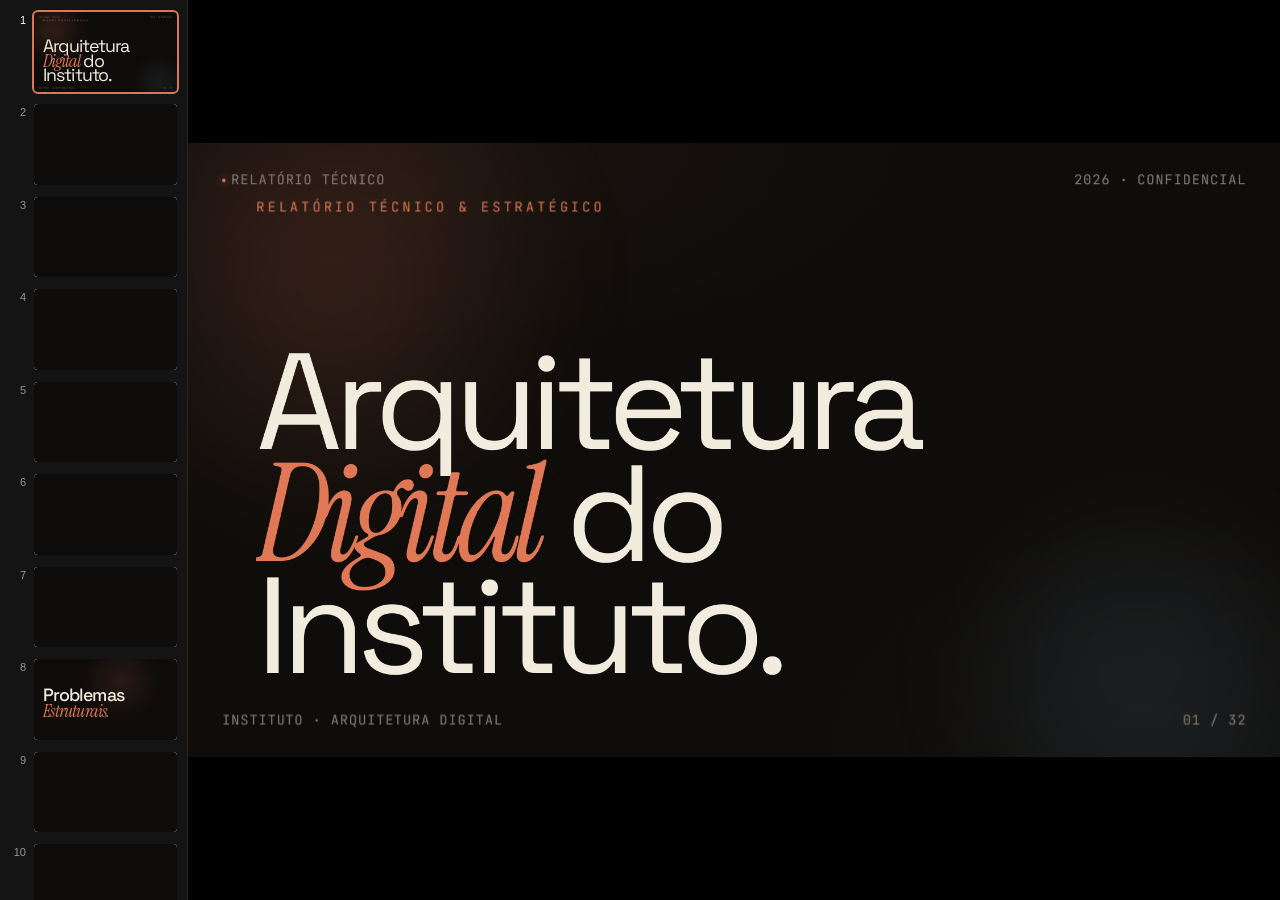
==== index.html @ e7b22f06 "add files estrutura add files estrutura" ====
<!doctype html>
<html lang="pt-BR">
<head>
<meta charset="utf-8" />
<title>Arquitetura Digital do Instituto</title>
<meta name="viewport" content="width=device-width, initial-scale=1" />
<link rel="preconnect" href="https://fonts.googleapis.com">
<link rel="preconnect" href="https://fonts.gstatic.com" crossorigin>
<link href="https://fonts.googleapis.com/css2?family=Space+Grotesk:wght@300;400;500;600;700&family=Instrument+Serif:ital@0;1&family=JetBrains+Mono:wght@400;500&display=swap" rel="stylesheet">
<link rel="stylesheet" href="deck.css">
<style>deck-stage:not(:defined){visibility:hidden;}</style>
</head>
<body>

<deck-stage width="1920" height="1080">

  <!-- ====================== 01 — CAPA ====================== -->
  <section data-label="Capa">
    <div class="blob anim-fade ambient-pulse" style="--i:0; width:900px; height:900px; left:-200px; top:-200px; background:radial-gradient(circle, rgba(224,120,86,0.18), transparent 70%);"></div>
    <div class="blob anim-fade ambient-pulse" style="--i:1; width:700px; height:700px; right:-100px; bottom:-200px; background:radial-gradient(circle, rgba(111,143,168,0.14), transparent 70%);"></div>

    <span class="corner tl anim" style="--i:0;"><span class="dot"></span>RELATÓRIO TÉCNICO</span>
    <span class="corner tr anim" style="--i:0;">2026 · CONFIDENCIAL</span>
    <span class="corner bl anim" style="--i:8;">INSTITUTO · ARQUITETURA DIGITAL</span>
    <span class="corner br anim" style="--i:8;">01 / 32</span>

    <div class="slide-shell">
      <div class="eyebrow anim" style="--i:1;">Relatório Técnico &amp; Estratégico</div>
      <h1 class="display anim-reveal" style="--i:2; font-size: 240px;">
        Arquitetura<br/>
        <em>Digital</em> do<br/>
        Instituto.
      </h1>
      <div class="spacer"></div>
      <div class="cover-meta anim" style="--i:6;">
        <span>DIAGNÓSTICO · PROPOSTA · ROTEIRO</span>
        <span style="color: var(--coral);">→ 32 SLIDES</span>
      </div>
      <div style="height: 32px;"></div>
      <div class="marquee anim-fade" style="--i:7;">
        <span class="track">
          WORDPRESS INSTITUCIONAL <span class="accent">·</span> WORDPRESS LANDING <span class="accent">·</span> MOODLE LMS <span class="accent">·</span> FLUXOS MANUAIS <span class="accent">·</span> FRAGMENTAÇÃO DE DADOS <span class="accent">·</span> MÚLTIPLAS BASES <span class="accent">·</span> CADASTRO MANUAL <span class="accent">·</span> SEM HUB CENTRAL <span class="accent">·</span>
          WORDPRESS INSTITUCIONAL <span class="accent">·</span> WORDPRESS LANDING <span class="accent">·</span> MOODLE LMS <span class="accent">·</span> FLUXOS MANUAIS <span class="accent">·</span> FRAGMENTAÇÃO DE DADOS <span class="accent">·</span> MÚLTIPLAS BASES <span class="accent">·</span> CADASTRO MANUAL <span class="accent">·</span> SEM HUB CENTRAL <span class="accent">·</span>
        </span>
      </div>
    </div>
  </section>

  <!-- ====================== 02 — CONTEXTO GERAL ====================== -->
  <section data-label="Contexto Geral">
    <span class="corner tl anim"><span class="dot"></span>01 · CONTEXTO</span>
    <span class="corner br anim" style="--i:4;">02 / 32</span>
    <div class="slide-shell">
      <div class="eyebrow anim" style="--i:0;">Onde Estamos</div>
      <h2 class="title anim" style="--i:1; max-width: 1500px;">
        Crescimento desorganizado da<br/>infraestrutura, <em>sem arquitetura central.</em>
      </h2>
      <div class="spacer"></div>
      <div class="grid-3" style="margin-top: 60px;">
        <div class="card anim" style="--i:3;">
          <span class="num">01</span>
          <h3>Profissionais isolados</h3>
          <p>Diferentes pessoas e fornecedores contratados ao longo do tempo, cada um resolvendo um problema pontual.</p>
        </div>
        <div class="card anim" style="--i:4;">
          <span class="num">02</span>
          <h3>Soluções sobrepostas</h3>
          <p>Múltiplos sistemas desempenhando funções parecidas, gerando duplicidade e dependência operacional manual.</p>
        </div>
        <div class="card anim" style="--i:5;">
          <span class="num">03</span>
          <h3>Sem ownership</h3>
          <p>Não há definição clara de qual sistema é fonte oficial de cada dado. A operação convive com a fragilidade.</p>
        </div>
      </div>
    </div>
  </section>

  <!-- ====================== 03 — ESTRUTURA ATUAL ====================== -->
  <section data-label="Estrutura Atual">
    <span class="corner tl anim"><span class="dot"></span>02 · ESTRUTURA ATUAL</span>
    <span class="corner br anim" style="--i:4;">03 / 32</span>
    <div class="slide-shell">
      <div class="eyebrow anim" style="--i:0;">Quatro Sistemas em Paralelo</div>
      <h2 class="title anim" style="--i:1;">O que existe hoje.</h2>
      <div class="spacer"></div>

      <div class="grid-4" style="gap: 24px;">
        <div class="card anim" style="--i:3; min-height: 380px;">
          <span class="label">— 01</span>
          <h3>WordPress<br/>Institucional</h3>
          <p style="margin-top: 18px;">Presença, páginas informativas e comunicação pública.</p>
        </div>
        <div class="card anim" style="--i:4; min-height: 380px;">
          <span class="label">— 02</span>
          <h3>WordPress<br/>Landing Pages</h3>
          <p style="margin-top: 18px;">Venda, campanhas comerciais, captação de leads e checkout.</p>
        </div>
        <div class="card anim" style="--i:5; min-height: 380px;">
          <span class="label">— 03</span>
          <h3>Plataforma<br/>Moodle / LMS</h3>
          <p style="margin-top: 18px;">Ambiente acadêmico, conteúdo, cursos e progresso do aluno.</p>
        </div>
        <div class="card anim" style="--i:6; min-height: 380px; border-color: var(--coral);">
          <span class="label">— 04</span>
          <h3>Fluxos<br/>Manuais</h3>
          <p style="margin-top: 18px;">Cadastro, matrícula e envio de acessos controlados por humanos.</p>
        </div>
      </div>
      <div style="margin-top: 40px;" class="small anim" style="--i:8;">→ Sem coordenação arquitetural · sem fonte única de verdade</div>
    </div>
  </section>

  <!-- ====================== 04 — WORDPRESS INSTITUCIONAL ====================== -->
  <section data-label="WordPress Institucional">
    <span class="corner tl anim"><span class="dot"></span>02 · ESTRUTURA ATUAL</span>
    <span class="corner tr anim">SISTEMA 01 / 04</span>
    <span class="corner br anim" style="--i:4;">04 / 32</span>
    <div class="slide-shell">
      <div style="display:grid; grid-template-columns: 1.1fr 1fr; gap: 100px; height: 100%;">
        <div style="display:flex; flex-direction: column; justify-content: center;">
          <div class="eyebrow anim" style="--i:0;">Sistema 01</div>
          <h2 class="title anim" style="--i:1;">
            WordPress<br/><em>Institucional.</em>
          </h2>
          <p class="body anim" style="--i:3; margin-top: 36px;">
            Responsável pela <em>identidade pública</em> do instituto — o rosto que os visitantes encontram primeiro.
          </p>
        </div>
        <div style="display: flex; flex-direction: column; justify-content: center;">
          <div class="small anim" style="--i:2; margin-bottom: 32px;">RESPONSÁVEL POR</div>
          <ul class="list">
            <li class="anim" style="--i:3;"><span class="idx">01</span><span class="lbl">Presença institucional</span></li>
            <li class="anim" style="--i:4;"><span class="idx">02</span><span class="lbl">Páginas informativas</span></li>
            <li class="anim" style="--i:5;"><span class="idx">03</span><span class="lbl">Comunicação pública</span></li>
          </ul>
        </div>
      </div>
    </div>
  </section>

  <!-- ====================== 05 — WORDPRESS LANDING PAGES ====================== -->
  <section data-label="WordPress Landing">
    <span class="corner tl anim"><span class="dot"></span>02 · ESTRUTURA ATUAL</span>
    <span class="corner tr anim">SISTEMA 02 / 04</span>
    <span class="corner br anim" style="--i:4;">05 / 32</span>
    <div class="slide-shell">
      <div style="display:grid; grid-template-columns: 1.1fr 1fr; gap: 100px; height: 100%;">
        <div style="display:flex; flex-direction: column; justify-content: center;">
          <div class="eyebrow anim" style="--i:0;">Sistema 02</div>
          <h2 class="title anim" style="--i:1;">
            WordPress de<br/><em>Landing Pages.</em>
          </h2>
          <p class="body anim" style="--i:3; margin-top: 36px;">
            Um segundo WordPress, dedicado à <em>operação comercial</em> — campanhas, conversão e funil de venda.
          </p>
        </div>
        <div style="display: flex; flex-direction: column; justify-content: center;">
          <div class="small anim" style="--i:2; margin-bottom: 32px;">RESPONSÁVEL POR</div>
          <ul class="list">
            <li class="anim" style="--i:3;"><span class="idx">01</span><span class="lbl">Páginas específicas de venda</span></li>
            <li class="anim" style="--i:4;"><span class="idx">02</span><span class="lbl">Campanhas comerciais</span></li>
            <li class="anim" style="--i:5;"><span class="idx">03</span><span class="lbl">Captação de leads</span></li>
            <li class="anim" style="--i:6;"><span class="idx">04</span><span class="lbl">Redirecionamento para compra</span></li>
          </ul>
        </div>
      </div>
    </div>
  </section>

  <!-- ====================== 06 — MOODLE ====================== -->
  <section data-label="Moodle">
    <span class="corner tl anim"><span class="dot"></span>02 · ESTRUTURA ATUAL</span>
    <span class="corner tr anim">SISTEMA 03 / 04</span>
    <span class="corner br anim" style="--i:4;">06 / 32</span>
    <div class="slide-shell">
      <div style="display:grid; grid-template-columns: 1.1fr 1fr; gap: 100px; height: 100%;">
        <div style="display:flex; flex-direction: column; justify-content: center;">
          <div class="eyebrow anim" style="--i:0;">Sistema 03</div>
          <h2 class="title anim" style="--i:1;">
            Plataforma<br/><em>Moodle / LMS.</em>
          </h2>
          <p class="body anim" style="--i:3; margin-top: 36px;">
            O <em>ambiente acadêmico</em>. É onde o aluno acessa o curso, mas também onde mora hoje boa parte do banco de usuários.
          </p>
        </div>
        <div style="display: flex; flex-direction: column; justify-content: center;">
          <div class="small anim" style="--i:2; margin-bottom: 32px;">RESPONSÁVEL POR</div>
          <ul class="list">
            <li class="anim" style="--i:3;"><span class="idx">01</span><span class="lbl">Ambiente acadêmico</span></li>
            <li class="anim" style="--i:4;"><span class="idx">02</span><span class="lbl">Acesso aos cursos</span></li>
            <li class="anim" style="--i:5;"><span class="idx">03</span><span class="lbl">Conteúdo educacional</span></li>
            <li class="anim" style="--i:6;"><span class="idx">04</span><span class="lbl">Progresso do aluno</span></li>
          </ul>
        </div>
      </div>
    </div>
  </section>

  <!-- ====================== 07 — FLUXOS MANUAIS ====================== -->
  <section data-label="Fluxos Manuais">
    <span class="corner tl anim"><span class="dot"></span>02 · ESTRUTURA ATUAL</span>
    <span class="corner tr anim">SISTEMA 04 / 04</span>
    <span class="corner br anim" style="--i:4;">07 / 32</span>
    <div class="slide-shell">
      <div style="display:grid; grid-template-columns: 1.1fr 1fr; gap: 100px; height: 100%;">
        <div style="display:flex; flex-direction: column; justify-content: center;">
          <div class="eyebrow anim" style="--i:0; color: var(--red);">Sistema 04 · ponto frágil</div>
          <h2 class="title anim" style="--i:1;">
            Fluxos<br/><em>Manuais.</em>
          </h2>
          <p class="body anim" style="--i:3; margin-top: 36px;">
            Após a compra, tudo passa pelas mãos de um operador. Cada etapa <em>depende de uma pessoa</em> ao invés de um sistema.
          </p>
        </div>
        <div style="display: flex; flex-direction: column; justify-content: center;">
          <div class="small anim" style="--i:2; margin-bottom: 32px;">APÓS A COMPRA</div>
          <ul class="list">
            <li class="anim" style="--i:3;"><span class="idx">01</span><span class="lbl">Cadastro manual de alunos</span></li>
            <li class="anim" style="--i:4;"><span class="idx">02</span><span class="lbl">Matrícula manual</span></li>
            <li class="anim" style="--i:5;"><span class="idx">03</span><span class="lbl">Envio manual de acessos</span></li>
            <li class="anim" style="--i:6;"><span class="idx">04</span><span class="lbl">Controle humano de processos</span></li>
          </ul>
        </div>
      </div>
    </div>
  </section>

  <!-- ====================== 08 — SEÇÃO: PROBLEMAS ====================== -->
  <section data-label="Seção: Problemas">
    <div class="blob anim-fade ambient-pulse" style="--i:0; width:1200px; height:1200px; left:30%; top:-300px; background:radial-gradient(circle, rgba(199,106,106,0.16), transparent 60%);"></div>
    <span class="corner tl anim"><span class="dot"></span>SEÇÃO 02</span>
    <span class="corner br anim" style="--i:4;">08 / 32</span>
    <div class="slide-shell section-header">
      <div class="sect-num anim" style="--i:0;">— Seção 02</div>
      <div>
        <h2 class="sect-title anim-reveal" style="--i:2;">
          Problemas<br/><em>Estruturais.</em>
        </h2>
        <div class="small anim" style="--i:6; margin-top: 40px;">FRAGMENTAÇÃO · OPERAÇÃO · COMUNICAÇÃO · MEMBRESIA</div>
      </div>
      <div class="cover-meta anim" style="--i:8;">
        <span>5 PROBLEMAS</span>
        <span style="color: var(--coral);">→ DIAGNÓSTICO A SEGUIR</span>
      </div>
    </div>
  </section>

  <!-- ====================== 09 — FRAGMENTAÇÃO ====================== -->
  <section data-label="Fragmentação">
    <span class="corner tl anim"><span class="dot"></span>PROBLEMA 01 / 05</span>
    <span class="corner br anim" style="--i:4;">09 / 32</span>
    <div class="slide-shell">
      <div class="eyebrow anim" style="--i:0;">Fragmentação de Sistemas</div>
      <h2 class="title anim" style="--i:1;">
        Cada sistema guarda <em>um pedaço</em><br/>dos dados. Ninguém guarda tudo.
      </h2>

      <div style="display:grid; grid-template-columns: 1.1fr 1fr; gap: 80px; margin-top: 80px; flex: 1;">
        <div>
          <div class="small anim" style="--i:3; margin-bottom: 24px;">DISTRIBUIÇÃO ATUAL DOS DADOS</div>
          <div style="display:flex; flex-direction:column; gap: 16px;">
            <div class="anim" style="--i:4; display:flex; align-items:center; gap: 24px; padding: 22px 28px; background: var(--bg-card); border: 1px solid var(--line); border-radius: 4px;">
              <div style="width: 12px; height: 12px; background: var(--coral); border-radius: 50%;"></div>
              <div style="flex:1; font-family: var(--font-mono); font-size: 24px;">WordPress Institucional</div>
              <div style="color: var(--mute); font-family: var(--font-mono); font-size: 24px;">parte dos dados</div>
            </div>
            <div class="anim" style="--i:5; display:flex; align-items:center; gap: 24px; padding: 22px 28px; background: var(--bg-card); border: 1px solid var(--line); border-radius: 4px;">
              <div style="width: 12px; height: 12px; background: var(--slate); border-radius: 50%;"></div>
              <div style="flex:1; font-family: var(--font-mono); font-size: 24px;">WordPress Comercial</div>
              <div style="color: var(--mute); font-family: var(--font-mono); font-size: 24px;">outra parte</div>
            </div>
            <div class="anim" style="--i:6; display:flex; align-items:center; gap: 24px; padding: 22px 28px; background: var(--bg-card); border: 1px solid var(--line); border-radius: 4px;">
              <div style="width: 12px; height: 12px; background: var(--green); border-radius: 50%;"></div>
              <div style="flex:1; font-family: var(--font-mono); font-size: 24px;">Moodle / LMS</div>
              <div style="color: var(--mute); font-family: var(--font-mono); font-size: 24px;">outra base</div>
            </div>
            <div class="anim" style="--i:7; display:flex; align-items:center; gap: 24px; padding: 22px 28px; background: rgba(199,106,106,0.06); border: 1px dashed var(--red); border-radius: 4px;">
              <div style="width: 12px; height: 12px; background: var(--red); border-radius: 50%;"></div>
              <div style="flex:1; font-family: var(--font-mono); font-size: 24px; color: var(--red);">Fonte oficial única</div>
              <div style="color: var(--red); font-family: var(--font-mono); font-size: 24px;">não existe</div>
            </div>
          </div>
        </div>
        <div style="display:flex; flex-direction: column; justify-content: center;">
          <div class="small anim" style="--i:5; margin-bottom: 24px;">RESULTADO</div>
          <ul class="list">
            <li class="anim" style="--i:6;"><span class="idx">→</span><span class="lbl">Inconsistência de informações</span></li>
            <li class="anim" style="--i:7;"><span class="idx">→</span><span class="lbl">Retrabalho</span></li>
            <li class="anim" style="--i:8;"><span class="idx">→</span><span class="lbl">Dificuldade de manutenção</span></li>
            <li class="anim" style="--i:9;"><span class="idx">→</span><span class="lbl">Processos frágeis</span></li>
          </ul>
        </div>
      </div>
    </div>
  </section>

  <!-- ====================== 10 — CADASTRO MANUAL ====================== -->
  <section data-label="Cadastro Manual">
    <span class="corner tl anim"><span class="dot"></span>PROBLEMA 02 / 05</span>
    <span class="corner br anim" style="--i:4;">10 / 32</span>
    <div class="slide-shell">
      <div class="eyebrow anim" style="--i:0;">Cadastro Manual</div>
      <h2 class="title anim" style="--i:1;">
        Quatro <em>operadores humanos</em><br/>entre a compra e o acesso.
      </h2>
      <div class="spacer"></div>

      <div class="grid-4">
        <div class="card anim" style="--i:3;">
          <span class="num">01</span>
          <h3>Atraso</h3>
          <p>Liberação de acesso depende do tempo do operador, não do tempo do cliente.</p>
        </div>
        <div class="card anim" style="--i:4;">
          <span class="num">02</span>
          <h3>Erro humano</h3>
          <p>Digitar e-mail errado, esquecer curso, duplicar matrícula — riscos sempre presentes.</p>
        </div>
        <div class="card anim" style="--i:5;">
          <span class="num">03</span>
          <h3>Dependência</h3>
          <p>Se a pessoa adoece ou sai de férias, todo o fluxo para.</p>
        </div>
        <div class="card anim" style="--i:6;">
          <span class="num">04</span>
          <h3>Sem escala</h3>
          <p>Volume dobrar significa contratar mais gente — não dá para crescer linearmente.</p>
        </div>
      </div>
    </div>
  </section>

  <!-- ====================== 11 — MÚLTIPLAS BASES ====================== -->
  <section data-label="Múltiplas Bases">
    <span class="corner tl anim"><span class="dot"></span>PROBLEMA 03 / 05</span>
    <span class="corner br anim" style="--i:4;">11 / 32</span>
    <div class="slide-shell">
      <div class="eyebrow anim" style="--i:0;">Múltiplas Bases de Usuário</div>
      <h2 class="title anim" style="--i:1;">
        A mesma pessoa, <em>cinco vezes,</em><br/>em cinco bancos diferentes.
      </h2>
      <div class="spacer"></div>

      <div style="display:grid; grid-template-columns: repeat(5, 1fr); gap: 20px;">
        <div class="card anim" style="--i:3; text-align:center; padding: 36px 20px;">
          <div style="font-family: var(--font-serif); font-style:italic; font-size: 88px; color: var(--coral); line-height:1;">01</div>
          <h3 style="font-size: 32px; margin-top: 18px;">Visitantes</h3>
        </div>
        <div class="card anim" style="--i:4; text-align:center; padding: 36px 20px;">
          <div style="font-family: var(--font-serif); font-style:italic; font-size: 88px; color: var(--coral); line-height:1;">02</div>
          <h3 style="font-size: 32px; margin-top: 18px;">Leads</h3>
        </div>
        <div class="card anim" style="--i:5; text-align:center; padding: 36px 20px;">
          <div style="font-family: var(--font-serif); font-style:italic; font-size: 88px; color: var(--coral); line-height:1;">03</div>
          <h3 style="font-size: 32px; margin-top: 18px;">Compradores</h3>
        </div>
        <div class="card anim" style="--i:6; text-align:center; padding: 36px 20px;">
          <div style="font-family: var(--font-serif); font-style:italic; font-size: 88px; color: var(--coral); line-height:1;">04</div>
          <h3 style="font-size: 32px; margin-top: 18px;">Alunos</h3>
        </div>
        <div class="card anim" style="--i:7; text-align:center; padding: 36px 20px;">
          <div style="font-family: var(--font-serif); font-style:italic; font-size: 88px; color: var(--coral); line-height:1;">05</div>
          <h3 style="font-size: 32px; margin-top: 18px;">Membros</h3>
        </div>
      </div>

      <div style="margin-top: 80px;" class="anim" style="--i:9;">
        <p class="body" style="font-size: 36px; color: var(--cream);">
          <em>Sem sincronização consistente</em> entre nenhum desses sistemas.
        </p>
      </div>
    </div>
  </section>

  <!-- ====================== 12 — COMUNICAÇÃO DESCENTRALIZADA ====================== -->
  <section data-label="Comunicação">
    <span class="corner tl anim"><span class="dot"></span>PROBLEMA 04 / 05</span>
    <span class="corner br anim" style="--i:4;">12 / 32</span>
    <div class="slide-shell">
      <div class="eyebrow anim" style="--i:0;">Comunicação Descentralizada</div>
      <h2 class="title anim" style="--i:1; max-width: 1500px;">
        Não existe uma <em>camada única</em> para falar com quem importa.
      </h2>
      <div class="spacer"></div>

      <div class="small anim" style="--i:3; margin-bottom: 32px;">SEM CENTRALIZAÇÃO PARA</div>
      <div style="display:grid; grid-template-columns: repeat(3, 1fr); gap: 24px;">
        <div class="anim" style="--i:4; padding: 32px 36px; background: var(--bg-card); border: 1px solid var(--line); border-radius: 4px;">
          <div style="font-family: var(--font-mono); font-size: 24px; color: var(--coral); letter-spacing: 0.16em;">— 01</div>
          <div style="font-size: 32px; margin-top: 12px;">Comunicação institucional</div>
        </div>
        <div class="anim" style="--i:5; padding: 32px 36px; background: var(--bg-card); border: 1px solid var(--line); border-radius: 4px;">
          <div style="font-family: var(--font-mono); font-size: 24px; color: var(--coral); letter-spacing: 0.16em;">— 02</div>
          <div style="font-size: 32px; margin-top: 12px;">Relacionamento com membros</div>
        </div>
        <div class="anim" style="--i:6; padding: 32px 36px; background: var(--bg-card); border: 1px solid var(--line); border-radius: 4px;">
          <div style="font-family: var(--font-mono); font-size: 24px; color: var(--coral); letter-spacing: 0.16em;">— 03</div>
          <div style="font-size: 32px; margin-top: 12px;">Eventos</div>
        </div>
        <div class="anim" style="--i:7; padding: 32px 36px; background: var(--bg-card); border: 1px solid var(--line); border-radius: 4px;">
          <div style="font-family: var(--font-mono); font-size: 24px; color: var(--coral); letter-spacing: 0.16em;">— 04</div>
          <div style="font-size: 32px; margin-top: 12px;">Campanhas</div>
        </div>
        <div class="anim" style="--i:8; padding: 32px 36px; background: var(--bg-card); border: 1px solid var(--line); border-radius: 4px;">
          <div style="font-family: var(--font-mono); font-size: 24px; color: var(--coral); letter-spacing: 0.16em;">— 05</div>
          <div style="font-size: 32px; margin-top: 12px;">Notificações</div>
        </div>
        <div class="anim" style="--i:9; padding: 32px 36px; background: var(--bg-card); border: 1px solid var(--line); border-radius: 4px;">
          <div style="font-family: var(--font-mono); font-size: 24px; color: var(--coral); letter-spacing: 0.16em;">— 06</div>
          <div style="font-size: 32px; margin-top: 12px;">Automações</div>
        </div>
      </div>
    </div>
  </section>

  <!-- ====================== 13 — MEMBRESIA ====================== -->
  <section data-label="Membresia">
    <span class="corner tl anim"><span class="dot"></span>PROBLEMA 05 / 05</span>
    <span class="corner br anim" style="--i:4;">13 / 32</span>
    <div class="slide-shell">
      <div class="eyebrow anim" style="--i:0;">Questão da Membresia</div>
      <h2 class="title anim" style="--i:1; max-width: 1600px;">
        <em>Membro não é aluno.</em><br/>E hoje vivem no mesmo lugar.
      </h2>
      <div class="spacer"></div>

      <div style="display:grid; grid-template-columns: 1.1fr 1fr; gap: 80px;">
        <div>
          <div class="small anim" style="--i:3; margin-bottom: 24px;">UM MEMBRO PRECISA DE</div>
          <ul class="list">
            <li class="anim" style="--i:4;"><span class="idx">01</span><span class="lbl">Login próprio</span></li>
            <li class="anim" style="--i:5;"><span class="idx">02</span><span class="lbl">Área exclusiva</span></li>
            <li class="anim" style="--i:6;"><span class="idx">03</span><span class="lbl">Envio de credenciais</span></li>
            <li class="anim" style="--i:7;"><span class="idx">04</span><span class="lbl">Certificado institucional em PDF</span></li>
            <li class="anim" style="--i:8;"><span class="idx">05</span><span class="lbl">Comunicação contínua</span></li>
            <li class="anim" style="--i:9;"><span class="idx">06</span><span class="lbl">Atualizações do instituto</span></li>
            <li class="anim" style="--i:10;"><span class="idx">07</span><span class="lbl">Gestão de benefícios</span></li>
          </ul>
        </div>
        <div style="display:flex; flex-direction: column; justify-content: center;">
          <div class="small anim" style="--i:5; margin-bottom: 24px; color: var(--red);">MAS A BASE ESTÁ NO LMS</div>
          <p class="body anim" style="--i:6; font-size: 32px;">
            Com o banco principal vivendo na plataforma vizinha, fica difícil:
          </p>
          <ul class="list" style="margin-top: 16px;">
            <li class="anim" style="--i:7;"><span class="idx">→</span><span class="lbl">Construir relacionamento institucional</span></li>
            <li class="anim" style="--i:8;"><span class="idx">→</span><span class="lbl">Ter visão completa do usuário</span></li>
            <li class="anim" style="--i:9;"><span class="idx">→</span><span class="lbl">Automatizar de forma centralizada</span></li>
          </ul>
        </div>
      </div>
    </div>
  </section>

  <!-- ====================== 14 — SEÇÃO: DIAGNÓSTICO ====================== -->
  <section data-label="Seção: Diagnóstico">
    <div class="blob anim-fade ambient-pulse" style="--i:0; width:1200px; height:1200px; right:-200px; top:-200px; background:radial-gradient(circle, rgba(224,120,86,0.16), transparent 60%);"></div>
    <span class="corner tl anim"><span class="dot"></span>SEÇÃO 03</span>
    <span class="corner br anim" style="--i:4;">14 / 32</span>
    <div class="slide-shell section-header">
      <div class="sect-num anim" style="--i:0;">— Seção 03</div>
      <div>
        <h2 class="sect-title anim-reveal" style="--i:2;">
          Diagnóstico<br/><em>Arquitetural.</em>
        </h2>
        <div class="small anim" style="--i:6; margin-top: 40px;">O QUE REALMENTE ESTÁ ACONTECENDO</div>
      </div>
      <div class="cover-meta anim" style="--i:8;">
        <span>3 LEITURAS</span>
        <span style="color: var(--coral);">→ A CAUSA REAL</span>
      </div>
    </div>
  </section>

  <!-- ====================== 15 — PROBLEMA REAL ====================== -->
  <section data-label="Problema Real">
    <span class="corner tl anim"><span class="dot"></span>DIAGNÓSTICO</span>
    <span class="corner br anim" style="--i:4;">15 / 32</span>
    <div class="slide-shell">
      <div class="eyebrow anim" style="--i:0;">O Problema Real</div>
      <h2 class="title anim" style="--i:1;">
        O problema <em>não</em> é falta de<br/>integração entre os sistemas.
      </h2>
      <div class="spacer"></div>

      <div class="small anim" style="--i:3; margin-bottom: 32px;">O PROBLEMA É TRIPLO</div>
      <div class="grid-3">
        <div class="card anim" style="--i:4; min-height: 320px; border-color: var(--coral);">
          <span class="num">01</span>
          <h3>Ausência de arquitetura central</h3>
          <p>Não existe um plano que defina como os sistemas se relacionam — eles só foram empilhados.</p>
        </div>
        <div class="card anim" style="--i:5; min-height: 320px; border-color: var(--coral);">
          <span class="num">02</span>
          <h3>Ausência de ownership de dados</h3>
          <p>Nenhum sistema é, oficialmente, o dono de um determinado tipo de informação.</p>
        </div>
        <div class="card anim" style="--i:6; min-height: 320px; border-color: var(--coral);">
          <span class="num">03</span>
          <h3>Responsabilidades indefinidas</h3>
          <p>Não há acordo claro do que cada sistema deve fazer — e do que não deve.</p>
        </div>
      </div>
    </div>
  </section>

  <!-- ====================== 16 — CAUSA PROVÁVEL ====================== -->
  <section data-label="Causa Provável">
    <span class="corner tl anim"><span class="dot"></span>DIAGNÓSTICO</span>
    <span class="corner br anim" style="--i:4;">16 / 32</span>
    <div class="slide-shell">
      <div class="eyebrow anim" style="--i:0;">Causa Provável do Cenário</div>
      <h2 class="title anim" style="--i:1; max-width: 1600px;">
        Cada serviço foi contratado para resolver <em>um problema pontual.</em>
      </h2>
      <p class="body anim" style="--i:3; margin-top: 32px; font-size: 32px;">Sem coordenação arquitetural central — apenas soluções empilhadas no tempo.</p>
      <div class="spacer"></div>

      <div class="small anim" style="--i:4; margin-bottom: 24px;">EXEMPLOS DE CONTRATAÇÕES PONTUAIS</div>
      <div style="display:grid; grid-template-columns: repeat(6, 1fr); gap: 16px;">
        <div class="anim" style="--i:5; padding: 28px 20px; background: var(--bg-card); border: 1px solid var(--line); text-align: center; font-family: var(--font-mono); font-size: 24px; color: var(--cream-mute);">landing pages</div>
        <div class="anim" style="--i:6; padding: 28px 20px; background: var(--bg-card); border: 1px solid var(--line); text-align: center; font-family: var(--font-mono); font-size: 24px; color: var(--cream-mute);">vendas</div>
        <div class="anim" style="--i:7; padding: 28px 20px; background: var(--bg-card); border: 1px solid var(--line); text-align: center; font-family: var(--font-mono); font-size: 24px; color: var(--cream-mute);">Moodle</div>
        <div class="anim" style="--i:8; padding: 28px 20px; background: var(--bg-card); border: 1px solid var(--line); text-align: center; font-family: var(--font-mono); font-size: 24px; color: var(--cream-mute);">design</div>
        <div class="anim" style="--i:9; padding: 28px 20px; background: var(--bg-card); border: 1px solid var(--line); text-align: center; font-family: var(--font-mono); font-size: 24px; color: var(--cream-mute);">automações</div>
        <div class="anim" style="--i:10; padding: 28px 20px; background: var(--bg-card); border: 1px solid var(--line); text-align: center; font-family: var(--font-mono); font-size: 24px; color: var(--cream-mute);">membros</div>
      </div>

      <div style="margin-top: 56px;" class="small anim" style="--i:11;">→ ISSO GEROU</div>
      <div style="display:grid; grid-template-columns: repeat(4, 1fr); gap: 16px; margin-top: 16px;">
        <div class="anim" style="--i:12; padding: 22px 24px; border: 1px dashed var(--red); font-family: var(--font-mono); font-size: 24px; color: var(--red); text-align: center;">soluções empilhadas</div>
        <div class="anim" style="--i:13; padding: 22px 24px; border: 1px dashed var(--red); font-family: var(--font-mono); font-size: 24px; color: var(--red); text-align: center;">sobreposição de papéis</div>
        <div class="anim" style="--i:14; padding: 22px 24px; border: 1px dashed var(--red); font-family: var(--font-mono); font-size: 24px; color: var(--red); text-align: center;">plugins remendando</div>
        <div class="anim" style="--i:15; padding: 22px 24px; border: 1px dashed var(--red); font-family: var(--font-mono); font-size: 24px; color: var(--red); text-align: center;">complexidade crescente</div>
      </div>
    </div>
  </section>

  <!-- ====================== 17 — AVALIAÇÃO ESTRATÉGICA ====================== -->
  <section data-label="Avaliação Estratégica">
    <span class="corner tl anim"><span class="dot"></span>DIAGNÓSTICO</span>
    <span class="corner br anim" style="--i:4;">17 / 32</span>
    <div class="slide-shell" style="justify-content: center;">
      <div class="eyebrow anim" style="--i:0;">Avaliação Estratégica</div>
      <div style="display:grid; grid-template-columns: 1.2fr 1fr; gap: 80px; align-items: center; margin-top: 40px;">
        <div>
          <h2 class="quote anim" style="--i:2;">
            <span class="mark">&ldquo;</span>O sistema atual tende a <em>piorar</em> com o crescimento.<span style="color: var(--coral); margin-left: 8px;">&rdquo;</span>
          </h2>
        </div>
        <div>
          <div class="small anim" style="--i:5; margin-bottom: 24px;">PORQUE</div>
          <ul class="list">
            <li class="anim" style="--i:6;"><span class="idx">01</span><span class="lbl">Cada novo fluxo aumenta a complexidade</span></li>
            <li class="anim" style="--i:7;"><span class="idx">02</span><span class="lbl">Integrações improvisadas acumulam dívida</span></li>
            <li class="anim" style="--i:8;"><span class="idx">03</span><span class="lbl">O suporte operacional cresce</span></li>
            <li class="anim" style="--i:9;"><span class="idx">04</span><span class="lbl">A manutenção fica imprevisível</span></li>
          </ul>
        </div>
      </div>
    </div>
  </section>

  <!-- ====================== 18 — SEÇÃO: PROPOSTA ====================== -->
  <section data-label="Seção: Proposta">
    <div class="blob anim-fade ambient-pulse" style="--i:0; width:1400px; height:1400px; left:-400px; bottom:-400px; background:radial-gradient(circle, rgba(138,168,135,0.14), transparent 60%);"></div>
    <span class="corner tl anim"><span class="dot"></span>SEÇÃO 04</span>
    <span class="corner br anim" style="--i:4;">18 / 32</span>
    <div class="slide-shell section-header">
      <div class="sect-num anim" style="--i:0;">— Seção 04</div>
      <div>
        <h2 class="sect-title anim-reveal" style="--i:2;">
          Proposta<br/><em>Arquitetural.</em>
        </h2>
        <div class="small anim" style="--i:6; margin-top: 40px;">UM HUB CENTRAL · UM LMS ESPECIALIZADO</div>
      </div>
      <div class="cover-meta anim" style="--i:8;">
        <span>RECOMENDAÇÃO</span>
        <span style="color: var(--coral);">→ WORDPRESS COMO HUB</span>
      </div>
    </div>
  </section>

  <!-- ====================== 19 — WP COMO HUB ====================== -->
  <section data-label="WP como Hub">
    <span class="corner tl anim"><span class="dot"></span>PROPOSTA</span>
    <span class="corner br anim" style="--i:4;">19 / 32</span>
    <div class="slide-shell" style="justify-content: center;">
      <div class="eyebrow anim" style="--i:0;">A Recomendação Central</div>
      <h2 class="display anim-reveal" style="--i:2; font-size: 220px;">
        WordPress como<br/><em>hub central</em><br/>do instituto.
      </h2>
      <p class="body anim" style="--i:5; margin-top: 60px; max-width: 1200px; font-size: 34px;">
        O WordPress deixa de ser apenas o site institucional e passa a ser <em>fonte oficial de identidade, comércio e relacionamento</em>. O LMS continua existindo — apenas com escopo bem definido.
      </p>
    </div>
  </section>

  <!-- ====================== 20 — PAPEL DO WORDPRESS ====================== -->
  <section data-label="Papel do WordPress">
    <span class="corner tl anim"><span class="dot"></span>PROPOSTA</span>
    <span class="corner br anim" style="--i:4;">20 / 32</span>
    <div class="slide-shell">
      <div class="eyebrow anim" style="--i:0;">O Papel do WordPress</div>
      <h2 class="title anim" style="--i:1;">Quatro camadas, <em>uma plataforma.</em></h2>
      <div class="spacer"></div>

      <div style="display:grid; grid-template-columns: 1fr 1fr; gap: 80px;">
        <div>
          <div class="small anim" style="--i:3; margin-bottom: 24px;">PAPÉIS PRINCIPAIS</div>
          <div style="display:flex; flex-direction:column; gap: 14px;">
            <div class="anim" style="--i:4; padding: 22px 28px; border-left: 3px solid var(--coral); background: rgba(224,120,86,0.05); font-size: 28px;">Fonte oficial de identidade</div>
            <div class="anim" style="--i:5; padding: 22px 28px; border-left: 3px solid var(--coral); background: rgba(224,120,86,0.05); font-size: 28px;">Camada comercial</div>
            <div class="anim" style="--i:6; padding: 22px 28px; border-left: 3px solid var(--coral); background: rgba(224,120,86,0.05); font-size: 28px;">Camada institucional</div>
            <div class="anim" style="--i:7; padding: 22px 28px; border-left: 3px solid var(--coral); background: rgba(224,120,86,0.05); font-size: 28px;">Núcleo de relacionamento</div>
          </div>
        </div>
        <div>
          <div class="small anim" style="--i:5; margin-bottom: 24px;">CONCRETAMENTE, RESPONSÁVEL POR</div>
          <div style="display:grid; grid-template-columns: 1fr 1fr; gap: 12px;">
            <div class="anim" style="--i:6; padding: 18px 22px; background: var(--bg-card); border: 1px solid var(--line); font-family: var(--font-mono); font-size: 24px;">Site institucional</div>
            <div class="anim" style="--i:7; padding: 18px 22px; background: var(--bg-card); border: 1px solid var(--line); font-family: var(--font-mono); font-size: 24px;">Landing pages</div>
            <div class="anim" style="--i:8; padding: 18px 22px; background: var(--bg-card); border: 1px solid var(--line); font-family: var(--font-mono); font-size: 24px;">Checkout</div>
            <div class="anim" style="--i:9; padding: 18px 22px; background: var(--bg-card); border: 1px solid var(--line); font-family: var(--font-mono); font-size: 24px;">CRM / membership</div>
            <div class="anim" style="--i:10; padding: 18px 22px; background: var(--bg-card); border: 1px solid var(--line); font-family: var(--font-mono); font-size: 24px;">Automações</div>
            <div class="anim" style="--i:11; padding: 18px 22px; background: var(--bg-card); border: 1px solid var(--line); font-family: var(--font-mono); font-size: 24px;">Eventos</div>
            <div class="anim" style="--i:12; padding: 18px 22px; background: var(--bg-card); border: 1px solid var(--line); font-family: var(--font-mono); font-size: 24px;">Comunicação</div>
            <div class="anim" style="--i:13; padding: 18px 22px; background: var(--bg-card); border: 1px solid var(--line); font-family: var(--font-mono); font-size: 24px;">Gestão de membros</div>
            <div class="anim" style="--i:14; padding: 18px 22px; background: var(--bg-card); border: 1px solid var(--line); font-family: var(--font-mono); font-size: 24px; grid-column: span 2;">Certificados institucionais</div>
          </div>
        </div>
      </div>
    </div>
  </section>

  <!-- ====================== 21 — MOODLE COMO ACADÊMICA ====================== -->
  <section data-label="Moodle Acadêmica">
    <span class="corner tl anim"><span class="dot"></span>PROPOSTA</span>
    <span class="corner br anim" style="--i:4;">21 / 32</span>
    <div class="slide-shell">
      <div class="eyebrow anim" style="--i:0;">Moodle / LMS</div>
      <h2 class="title anim" style="--i:1;">
        E o Moodle? <em>Volta ao seu lugar</em><br/>— só ensinar.
      </h2>
      <div class="spacer"></div>

      <div style="display:grid; grid-template-columns: 1.2fr 1fr; gap: 80px; align-items: center;">
        <div>
          <p class="body anim" style="--i:3; font-size: 32px;">
            O LMS deixa de carregar identidade, comércio e relacionamento. Ele faz <em>apenas o que sabe fazer melhor que ninguém</em>: ensino.
          </p>
        </div>
        <div>
          <div class="small anim" style="--i:4; margin-bottom: 24px;">RESPONSÁVEL APENAS POR</div>
          <ul class="list">
            <li class="anim" style="--i:5;"><span class="idx">01</span><span class="lbl">Cursos</span></li>
            <li class="anim" style="--i:6;"><span class="idx">02</span><span class="lbl">Aulas</span></li>
            <li class="anim" style="--i:7;"><span class="idx">03</span><span class="lbl">Avaliações</span></li>
            <li class="anim" style="--i:8;"><span class="idx">04</span><span class="lbl">Progresso</span></li>
            <li class="anim" style="--i:9;"><span class="idx">05</span><span class="lbl">Certificados acadêmicos</span></li>
          </ul>
        </div>
      </div>
    </div>
  </section>

  <!-- ====================== 22 — DIAGRAMA ARQUITETURA ====================== -->
  <section data-label="Diagrama Arquitetura">
    <span class="corner tl anim"><span class="dot"></span>PROPOSTA · ARQUITETURA</span>
    <span class="corner br anim" style="--i:4;">22 / 32</span>
    <div class="slide-shell" style="padding-top: 70px; padding-bottom: 60px;">
      <div class="eyebrow anim" style="--i:0;">Arquitetura Recomendada</div>
      <h2 class="title anim" style="--i:1; font-size: 64px;">Como os fluxos passam a se organizar.</h2>

      <div class="arch-diagram" style="flex: 1; margin-top: 32px; position: relative;">
        <!-- Visitante -->
        <div style="display:flex; justify-content: center;">
          <div class="anim-scale" style="--i:3; padding: 14px 36px; border: 1px solid var(--line); border-radius: 999px; font-family: var(--font-mono); font-size: 24px; letter-spacing: 0.12em; color: var(--cream); background: var(--bg-soft);">VISITANTE</div>
        </div>

        <!-- Flow line down to hub -->
        <div class="anim-fade" style="--i:4; display:flex; justify-content: center; margin: 8px 0;">
          <div class="vline" style="height: 50px;"><span class="pulse"></span></div>
        </div>

        <!-- Hub: WordPress -->
        <div class="anim-scale" style="--i:5;">
          <div class="node hub" style="padding: 28px 36px;">
            <div style="display:flex; align-items: center; justify-content: space-between; margin-bottom: 18px;">
              <div>
                <div style="font-family: var(--font-mono); font-size: 24px; color: var(--coral); letter-spacing: 0.16em;">— HUB CENTRAL</div>
                <div class="h" style="font-size: 36px;">WordPress</div>
              </div>
              <div style="font-family: var(--font-serif); font-style: italic; color: var(--coral); font-size: 40px;">Single Source of Truth</div>
            </div>
            <div style="display:grid; grid-template-columns: repeat(4, 1fr); gap: 10px; margin-top: 16px;">
              <div class="anim" style="--i:6; padding: 14px 16px; background: rgba(224,120,86,0.08); border: 1px solid rgba(224,120,86,0.3); font-family: var(--font-mono); font-size: 24px; color: var(--cream);">Site institucional</div>
              <div class="anim" style="--i:6; padding: 14px 16px; background: rgba(224,120,86,0.08); border: 1px solid rgba(224,120,86,0.3); font-family: var(--font-mono); font-size: 24px; color: var(--cream);">Landing pages</div>
              <div class="anim" style="--i:7; padding: 14px 16px; background: rgba(224,120,86,0.08); border: 1px solid rgba(224,120,86,0.3); font-family: var(--font-mono); font-size: 24px; color: var(--cream);">Checkout</div>
              <div class="anim" style="--i:7; padding: 14px 16px; background: rgba(224,120,86,0.08); border: 1px solid rgba(224,120,86,0.3); font-family: var(--font-mono); font-size: 24px; color: var(--cream);">CRM / Membros</div>
              <div class="anim" style="--i:8; padding: 14px 16px; background: rgba(224,120,86,0.08); border: 1px solid rgba(224,120,86,0.3); font-family: var(--font-mono); font-size: 24px; color: var(--cream);">Área do membro</div>
              <div class="anim" style="--i:8; padding: 14px 16px; background: rgba(224,120,86,0.08); border: 1px solid rgba(224,120,86,0.3); font-family: var(--font-mono); font-size: 24px; color: var(--cream);">Automação e-mail</div>
              <div class="anim" style="--i:9; padding: 14px 16px; background: rgba(224,120,86,0.08); border: 1px solid rgba(224,120,86,0.3); font-family: var(--font-mono); font-size: 24px; color: var(--cream);">Certificados institucionais</div>
              <div class="anim" style="--i:9; padding: 14px 16px; background: rgba(224,120,86,0.08); border: 1px solid rgba(224,120,86,0.3); font-family: var(--font-mono); font-size: 24px; color: var(--cream);">Eventos &amp; notícias</div>
            </div>
          </div>
        </div>

        <!-- Connector down -->
        <div class="anim-fade" style="--i:10; display:flex; justify-content: center; margin: 4px 0;">
          <div class="vline" style="height: 36px;"><span class="pulse"></span></div>
        </div>

        <!-- LMS -->
        <div class="anim-scale" style="--i:11;">
          <div class="node lms" style="padding: 22px 36px;">
            <div style="display:flex; align-items: center; justify-content: space-between; margin-bottom: 12px;">
              <div>
                <div style="font-family: var(--font-mono); font-size: 24px; color: var(--slate); letter-spacing: 0.16em;">— CAMADA ACADÊMICA</div>
                <div class="h" style="font-size: 30px;">Moodle / LMS</div>
              </div>
              <div style="font-family: var(--font-serif); font-style: italic; color: var(--slate); font-size: 32px;">Especializado</div>
            </div>
            <div style="display:grid; grid-template-columns: repeat(5, 1fr); gap: 10px;">
              <div class="anim" style="--i:12; padding: 12px 14px; background: rgba(111,143,168,0.08); border: 1px solid rgba(111,143,168,0.3); font-family: var(--font-mono); font-size: 24px; color: var(--cream); text-align:center;">Cursos</div>
              <div class="anim" style="--i:12; padding: 12px 14px; background: rgba(111,143,168,0.08); border: 1px solid rgba(111,143,168,0.3); font-family: var(--font-mono); font-size: 24px; color: var(--cream); text-align:center;">Aulas</div>
              <div class="anim" style="--i:13; padding: 12px 14px; background: rgba(111,143,168,0.08); border: 1px solid rgba(111,143,168,0.3); font-family: var(--font-mono); font-size: 24px; color: var(--cream); text-align:center;">Avaliações</div>
              <div class="anim" style="--i:13; padding: 12px 14px; background: rgba(111,143,168,0.08); border: 1px solid rgba(111,143,168,0.3); font-family: var(--font-mono); font-size: 24px; color: var(--cream); text-align:center;">Progresso</div>
              <div class="anim" style="--i:14; padding: 12px 14px; background: rgba(111,143,168,0.08); border: 1px solid rgba(111,143,168,0.3); font-family: var(--font-mono); font-size: 24px; color: var(--cream); text-align:center;">Certif. acad.</div>
            </div>
          </div>
        </div>
      </div>
    </div>
  </section>

  <!-- ====================== 23 — SEÇÃO: BENEFÍCIOS ====================== -->
  <section data-label="Seção: Benefícios">
    <div class="blob anim-fade ambient-pulse" style="--i:0; width:1400px; height:1400px; right:-300px; bottom:-300px; background:radial-gradient(circle, rgba(224,120,86,0.16), transparent 60%);"></div>
    <span class="corner tl anim"><span class="dot"></span>SEÇÃO 05</span>
    <span class="corner br anim" style="--i:4;">23 / 32</span>
    <div class="slide-shell section-header">
      <div class="sect-num anim" style="--i:0;">— Seção 05</div>
      <div>
        <h2 class="sect-title anim-reveal" style="--i:2;">
          Benefícios da<br/><em>Centralização.</em>
        </h2>
        <div class="small anim" style="--i:6; margin-top: 40px;">RELACIONAMENTO · AUTOMAÇÃO · ESCALA · FLEXIBILIDADE</div>
      </div>
      <div class="cover-meta anim" style="--i:8;">
        <span>4 GANHOS</span>
        <span style="color: var(--coral);">→ O QUE MUDA</span>
      </div>
    </div>
  </section>

  <!-- ====================== 24 — RELACIONAMENTO ====================== -->
  <section data-label="Fonte de Relacionamento">
    <span class="corner tl anim"><span class="dot"></span>BENEFÍCIO 01 / 04</span>
    <span class="corner br anim" style="--i:4;">24 / 32</span>
    <div class="slide-shell">
      <div class="eyebrow anim" style="--i:0;">Benefício 01</div>
      <h2 class="title anim" style="--i:1; max-width: 1500px;">
        Fonte única de <em>relacionamento</em>.
      </h2>
      <p class="body anim" style="--i:3; margin-top: 32px; font-size: 32px;">O WordPress passa a conhecer cada pessoa que toca o instituto — e o que ela é, em cada momento.</p>
      <div class="spacer"></div>

      <div class="small anim" style="--i:4; margin-bottom: 24px;">SABE QUEM É</div>
      <div style="display:grid; grid-template-columns: repeat(5, 1fr); gap: 16px;">
        <div class="anim card" style="--i:5; text-align:center; padding: 36px 16px;">
          <div style="font-family: var(--font-serif); font-style:italic; font-size: 64px; color: var(--coral); line-height: 1;">01</div>
          <h3 style="font-size: 28px; margin-top: 12px;">Membro</h3>
        </div>
        <div class="anim card" style="--i:6; text-align:center; padding: 36px 16px;">
          <div style="font-family: var(--font-serif); font-style:italic; font-size: 64px; color: var(--coral); line-height: 1;">02</div>
          <h3 style="font-size: 28px; margin-top: 12px;">Comprador</h3>
        </div>
        <div class="anim card" style="--i:7; text-align:center; padding: 36px 16px;">
          <div style="font-family: var(--font-serif); font-style:italic; font-size: 64px; color: var(--coral); line-height: 1;">03</div>
          <h3 style="font-size: 28px; margin-top: 12px;">Participante</h3>
        </div>
        <div class="anim card" style="--i:8; text-align:center; padding: 36px 16px;">
          <div style="font-family: var(--font-serif); font-style:italic; font-size: 64px; color: var(--coral); line-height: 1;">04</div>
          <h3 style="font-size: 28px; margin-top: 12px;">Recebe comunicação</h3>
        </div>
        <div class="anim card" style="--i:9; text-align:center; padding: 36px 16px;">
          <div style="font-family: var(--font-serif); font-style:italic; font-size: 64px; color: var(--coral); line-height: 1;">05</div>
          <h3 style="font-size: 28px; margin-top: 12px;">Tem benefícios</h3>
        </div>
      </div>
    </div>
  </section>

  <!-- ====================== 25 — REDUÇÃO MANUAL ====================== -->
  <section data-label="Redução Manual">
    <span class="corner tl anim"><span class="dot"></span>BENEFÍCIO 02 / 04</span>
    <span class="corner br anim" style="--i:4;">25 / 32</span>
    <div class="slide-shell">
      <div class="eyebrow anim" style="--i:0;">Benefício 02</div>
      <h2 class="title anim" style="--i:1;">
        Redução de <em>processos manuais.</em>
      </h2>
      <div class="spacer"></div>

      <div style="display:grid; grid-template-columns: 1fr 1fr; gap: 60px; align-items: center;">
        <div>
          <div class="small anim" style="--i:3; margin-bottom: 24px;">DE → PARA</div>
          <div style="display:flex; flex-direction: column; gap: 16px;">
            <div class="anim" style="--i:4; display:flex; gap: 20px; align-items: center;">
              <span class="tag-old">manual</span>
              <span style="font-family: var(--font-mono); color: var(--mute); font-size: 24px;">→</span>
              <span class="tag-new">automático</span>
              <span style="margin-left: 16px; font-size: 24px;">criação de usuário</span>
            </div>
            <div class="anim" style="--i:5; display:flex; gap: 20px; align-items: center;">
              <span class="tag-old">manual</span>
              <span style="font-family: var(--font-mono); color: var(--mute); font-size: 24px;">→</span>
              <span class="tag-new">automático</span>
              <span style="margin-left: 16px; font-size: 24px;">matrícula</span>
            </div>
            <div class="anim" style="--i:6; display:flex; gap: 20px; align-items: center;">
              <span class="tag-old">manual</span>
              <span style="font-family: var(--font-mono); color: var(--mute); font-size: 24px;">→</span>
              <span class="tag-new">automático</span>
              <span style="margin-left: 16px; font-size: 24px;">envio de login</span>
            </div>
            <div class="anim" style="--i:7; display:flex; gap: 20px; align-items: center;">
              <span class="tag-old">manual</span>
              <span style="font-family: var(--font-mono); color: var(--mute); font-size: 24px;">→</span>
              <span class="tag-new">automático</span>
              <span style="margin-left: 16px; font-size: 24px;">geração de certificados</span>
            </div>
            <div class="anim" style="--i:8; display:flex; gap: 20px; align-items: center;">
              <span class="tag-old">manual</span>
              <span style="font-family: var(--font-mono); color: var(--mute); font-size: 24px;">→</span>
              <span class="tag-new">automático</span>
              <span style="margin-left: 16px; font-size: 24px;">campanhas</span>
            </div>
          </div>
        </div>
        <div style="text-align: right;">
          <div class="mega anim" style="--i:6; font-size: 280px; line-height: 0.85;">5<em style="font-size: 0.7em;">×</em></div>
          <p class="body anim" style="--i:9; font-size: 28px; margin-top: 12px; max-width: 500px; margin-left: auto;">processos hoje feitos por humanos passam a ser <em>executados pelo próprio hub</em>.</p>
        </div>
      </div>
    </div>
  </section>

  <!-- ====================== 26 — ESCALABILIDADE ====================== -->
  <section data-label="Escalabilidade">
    <span class="corner tl anim"><span class="dot"></span>BENEFÍCIO 03 / 04</span>
    <span class="corner br anim" style="--i:4;">26 / 32</span>
    <div class="slide-shell">
      <div class="eyebrow anim" style="--i:0;">Benefício 03</div>
      <h2 class="title anim" style="--i:1;">
        A operação <em>deixa de depender</em><br/>do operador humano.
      </h2>
      <div class="spacer"></div>

      <div class="small anim" style="--i:3; margin-bottom: 24px;">A OPERAÇÃO DEIXA DE DEPENDER DE</div>
      <div class="grid-3">
        <div class="card anim" style="--i:4; min-height: 280px;">
          <span class="num">01</span>
          <h3>Cadastros manuais</h3>
          <p>O sistema cria, vincula e libera acesso sem intervenção humana.</p>
        </div>
        <div class="card anim" style="--i:5; min-height: 280px;">
          <span class="num">02</span>
          <h3>Operadores humanos</h3>
          <p>A operação cresce sem precisar contratar gente proporcionalmente.</p>
        </div>
        <div class="card anim" style="--i:6; min-height: 280px;">
          <span class="num">03</span>
          <h3>Sincronizações improvisadas</h3>
          <p>Sem mais planilhas de meio-campo, sem mais cópia entre sistemas.</p>
        </div>
      </div>
    </div>
  </section>

  <!-- ====================== 27 — FLEXIBILIDADE ====================== -->
  <section data-label="Flexibilidade">
    <span class="corner tl anim"><span class="dot"></span>BENEFÍCIO 04 / 04</span>
    <span class="corner br anim" style="--i:4;">27 / 32</span>
    <div class="slide-shell">
      <div class="eyebrow anim" style="--i:0;">Benefício 04</div>
      <h2 class="title anim" style="--i:1; max-width: 1500px;">
        Se o hub é estável, <em>o resto</em><br/>fica trocável.
      </h2>
      <p class="body anim" style="--i:3; margin-top: 32px; font-size: 32px;">Com o WordPress no centro, o ecossistema cresce sem reconstrução total a cada decisão.</p>
      <div class="spacer"></div>

      <div class="grid-4">
        <div class="card anim" style="--i:4;">
          <span class="label">— FUTURO</span>
          <h3>LMS pode ser trocado</h3>
          <p>Outra plataforma de cursos? Pluga e desliga sem refazer identidade.</p>
        </div>
        <div class="card anim" style="--i:5;">
          <span class="label">— FUTURO</span>
          <h3>Integrar novas plataformas</h3>
          <p>Ferramentas externas conversam com um único hub bem definido.</p>
        </div>
        <div class="card anim" style="--i:6;">
          <span class="label">— FUTURO</span>
          <h3>Adicionar apps</h3>
          <p>App mobile, comunidade, eventos próprios — todos usam a mesma base.</p>
        </div>
        <div class="card anim" style="--i:7;">
          <span class="label">— FUTURO</span>
          <h3>Crescer sem refazer</h3>
          <p>O ecossistema expande; a fundação permanece.</p>
        </div>
      </div>
    </div>
  </section>

  <!-- ====================== 28 — SEÇÃO: ROADMAP ====================== -->
  <section data-label="Seção: Roadmap">
    <div class="blob anim-fade ambient-pulse" style="--i:0; width:1200px; height:1200px; left:30%; top:-300px; background:radial-gradient(circle, rgba(111,143,168,0.16), transparent 60%);"></div>
    <span class="corner tl anim"><span class="dot"></span>SEÇÃO 06</span>
    <span class="corner br anim" style="--i:4;">28 / 32</span>
    <div class="slide-shell section-header">
      <div class="sect-num anim" style="--i:0;">— Seção 06</div>
      <div>
        <h2 class="sect-title anim-reveal" style="--i:2;">
          Recomendações<br/><em>Técnicas.</em>
        </h2>
        <div class="small anim" style="--i:6; margin-top: 40px;">CURTO · MÉDIO · LONGO PRAZO</div>
      </div>
      <div class="cover-meta anim" style="--i:8;">
        <span>ROTEIRO</span>
        <span style="color: var(--coral);">→ POR ONDE COMEÇAR</span>
      </div>
    </div>
  </section>

  <!-- ====================== 29 — CURTO PRAZO ====================== -->
  <section data-label="Curto Prazo">
    <span class="corner tl anim"><span class="dot"></span>ROADMAP · HORIZONTE 01</span>
    <span class="corner br anim" style="--i:4;">29 / 32</span>
    <div class="slide-shell">
      <div style="display:flex; align-items: baseline; gap: 32px;">
        <div class="eyebrow anim" style="--i:0;">Horizonte 01</div>
        <div class="anim" style="--i:1; font-family: var(--font-mono); font-size: 24px; letter-spacing: 0.16em; color: var(--mute);">— ESTABILIZAR</div>
      </div>
      <h2 class="title anim" style="--i:2;">Curto Prazo.</h2>
      <div class="spacer"></div>

      <ul class="list" style="max-width: 1400px;">
        <li class="anim" style="--i:4; font-size: 40px; padding: 28px 0;"><span class="idx" style="font-size: 24px;">01</span><span class="lbl">Mapear todos os fluxos atuais</span><span class="meta">DESCOBERTA</span></li>
        <li class="anim" style="--i:5; font-size: 40px; padding: 28px 0;"><span class="idx" style="font-size: 24px;">02</span><span class="lbl">Identificar todos os pontos manuais</span><span class="meta">DIAGNÓSTICO</span></li>
        <li class="anim" style="--i:6; font-size: 40px; padding: 28px 0;"><span class="idx" style="font-size: 24px;">03</span><span class="lbl">Automatizar a matrícula</span><span class="meta">PRIORIDADE</span></li>
        <li class="anim" style="--i:7; font-size: 40px; padding: 28px 0;"><span class="idx" style="font-size: 24px;">04</span><span class="lbl">Centralizar autenticação</span><span class="meta">SSO</span></li>
        <li class="anim" style="--i:8; font-size: 40px; padding: 28px 0;"><span class="idx" style="font-size: 24px;">05</span><span class="lbl">Reduzir duplicidade entre bases</span><span class="meta">LIMPEZA</span></li>
      </ul>
    </div>
  </section>

  <!-- ====================== 30 — MÉDIO PRAZO ====================== -->
  <section data-label="Médio Prazo">
    <span class="corner tl anim"><span class="dot"></span>ROADMAP · HORIZONTE 02</span>
    <span class="corner br anim" style="--i:4;">30 / 32</span>
    <div class="slide-shell">
      <div style="display:flex; align-items: baseline; gap: 32px;">
        <div class="eyebrow anim" style="--i:0;">Horizonte 02</div>
        <div class="anim" style="--i:1; font-family: var(--font-mono); font-size: 24px; letter-spacing: 0.16em; color: var(--mute);">— UNIFICAR</div>
      </div>
      <h2 class="title anim" style="--i:2;">Médio Prazo.</h2>
      <div class="spacer"></div>

      <ul class="list" style="max-width: 1400px;">
        <li class="anim" style="--i:4; font-size: 40px; padding: 28px 0;"><span class="idx" style="font-size: 24px;">01</span><span class="lbl">Unificar os dois WordPress em um</span><span class="meta">CONSOLIDAÇÃO</span></li>
        <li class="anim" style="--i:5; font-size: 40px; padding: 28px 0;"><span class="idx" style="font-size: 24px;">02</span><span class="lbl">Implementar sistema de membership adequado</span><span class="meta">MEMBROS</span></li>
        <li class="anim" style="--i:6; font-size: 40px; padding: 28px 0;"><span class="idx" style="font-size: 24px;">03</span><span class="lbl">Estruturar CRM e camada de comunicação</span><span class="meta">RELACIONAMENTO</span></li>
        <li class="anim" style="--i:7; font-size: 40px; padding: 28px 0;"><span class="idx" style="font-size: 24px;">04</span><span class="lbl">Criar integração consistente com o LMS</span><span class="meta">PONTE</span></li>
      </ul>
    </div>
  </section>

  <!-- ====================== 31 — LONGO PRAZO ====================== -->
  <section data-label="Longo Prazo">
    <span class="corner tl anim"><span class="dot"></span>ROADMAP · HORIZONTE 03</span>
    <span class="corner br anim" style="--i:4;">31 / 32</span>
    <div class="slide-shell">
      <div style="display:flex; align-items: baseline; gap: 32px;">
        <div class="eyebrow anim" style="--i:0;">Horizonte 03</div>
        <div class="anim" style="--i:1; font-family: var(--font-mono); font-size: 24px; letter-spacing: 0.16em; color: var(--mute);">— EVOLUIR</div>
      </div>
      <h2 class="title anim" style="--i:2;">Longo Prazo.</h2>
      <p class="body anim" style="--i:3; margin-top: 24px; font-size: 32px;">Decisões abertas, a serem reavaliadas conforme o hub se consolida.</p>
      <div class="spacer"></div>

      <div class="grid-4">
        <div class="card anim" style="--i:4; min-height: 320px;">
          <span class="label">— AVALIAR</span>
          <h3>Permanência do Moodle</h3>
          <p>Vale manter como LMS? Ou outra ferramenta atende melhor?</p>
        </div>
        <div class="card anim" style="--i:5; min-height: 320px;">
          <span class="label">— AVALIAR</span>
          <h3>LMS integrado ao WP</h3>
          <p>Migrar para um LMS nativo dentro do hub, reduzindo a ponte.</p>
        </div>
        <div class="card anim" style="--i:6; min-height: 320px;">
          <span class="label">— AVALIAR</span>
          <h3>Plataforma própria</h3>
          <p>Construir uma camada específica do instituto, no momento certo.</p>
        </div>
        <div class="card anim" style="--i:7; min-height: 320px;">
          <span class="label">— AVALIAR</span>
          <h3>Ecossistema unificado</h3>
          <p>App, comunidade, eventos — todos amarrados ao mesmo núcleo.</p>
        </div>
      </div>
    </div>
  </section>

  <!-- ====================== 32 — CONCLUSÃO ====================== -->
  <section data-label="Conclusão">
    <div class="blob anim-fade ambient-pulse" style="--i:0; width:1200px; height:1200px; left:-200px; top:-200px; background:radial-gradient(circle, rgba(224,120,86,0.18), transparent 70%);"></div>
    <div class="blob anim-fade ambient-pulse" style="--i:1; width:1000px; height:1000px; right:-200px; bottom:-200px; background:radial-gradient(circle, rgba(138,168,135,0.12), transparent 70%);"></div>

    <span class="corner tl anim"><span class="dot"></span>CONCLUSÃO</span>
    <span class="corner br anim" style="--i:4;">32 / 32</span>

    <div class="slide-shell" style="justify-content: center;">
      <div class="eyebrow anim" style="--i:0;">Conclusão</div>
      <h2 class="display anim-reveal" style="--i:2; font-size: 180px; line-height: 0.88;">
        Não é problema<br/>técnico —<br/><em>é de arquitetura</em><br/>de negócio.
      </h2>
      <div style="height: 60px;"></div>
      <p class="body anim" style="--i:6; max-width: 1300px; font-size: 32px;">
        Transformar o WordPress no <em>núcleo</em> do instituto — concentrando identidade, vendas, membership e comunicação — enquanto o Moodle continua como ambiente acadêmico especializado.
      </p>
      <div style="height: 48px;"></div>
      <div class="anim" style="--i:8; display:flex; gap: 16px; flex-wrap: wrap;">
        <span class="tag-new" style="font-size: 24px; padding: 12px 24px;">reduz complexidade</span>
        <span class="tag-new" style="font-size: 24px; padding: 12px 24px;">elimina manual</span>
        <span class="tag-new" style="font-size: 24px; padding: 12px 24px;">melhora escala</span>
        <span class="tag-new" style="font-size: 24px; padding: 12px 24px;">reduz dívida técnica</span>
        <span class="tag-new" style="font-size: 24px; padding: 12px 24px;">operação sustentável</span>
      </div>
    </div>
  </section>

</deck-stage>

<script src="deck-stage.js"></script>
<script src="deck-anim.js"></script>

</body>
</html>
---- deck.css ----
/* ===== Arquitetura Digital — Deck Styles ===== */

:root {
  --bg: #0E0C0A;
  --bg-soft: #181410;
  --bg-card: #1E1A15;
  --line: #2A2620;
  --cream: #F2ECDF;
  --cream-mute: #C9C1B3;
  --mute: #8A8077;
  --dim: #4A443D;
  --coral: #E07856;
  --coral-soft: #C76A4A;
  --slate: #6F8FA8;
  --slate-soft: #4E6F88;
  --green: #8AA887;
  --red: #C76A6A;

  --type-display: 280px;
  --type-mega: 200px;
  --type-title: 92px;
  --type-subtitle: 56px;
  --type-h3: 44px;
  --type-body: 30px;
  --type-small: 24px;
  --type-tiny: 18px;

  --pad-top: 96px;
  --pad-bottom: 96px;
  --pad-x: 120px;
  --gap-title: 48px;
  --gap-item: 24px;

  --font-sans: "Space Grotesk", system-ui, sans-serif;
  --font-serif: "Instrument Serif", "Times New Roman", serif;
  --font-mono: "JetBrains Mono", ui-monospace, monospace;
}

* { box-sizing: border-box; }
html, body { margin: 0; padding: 0; background: var(--bg); color: var(--cream); font-family: var(--font-sans); }

deck-stage:not(:defined) { visibility: hidden; }

deck-stage section {
  background: var(--bg);
  color: var(--cream);
  font-family: var(--font-sans);
  font-size: var(--type-body);
  line-height: 1.4;
  overflow: hidden;
  position: relative;
}

/* Universal grain + ambient gradient */
deck-stage section::before {
  content: "";
  position: absolute; inset: 0;
  background-image:
    radial-gradient(ellipse 80% 60% at 20% 0%, rgba(224,120,86,0.06), transparent 60%),
    radial-gradient(ellipse 60% 70% at 90% 100%, rgba(111,143,168,0.05), transparent 60%);
  pointer-events: none;
  z-index: 0;
}
deck-stage section::after {
  content: "";
  position: absolute; inset: 0;
  background-image: url("data:image/svg+xml;utf8,<svg xmlns='http://www.w3.org/2000/svg' width='240' height='240'><filter id='n'><feTurbulence type='fractalNoise' baseFrequency='0.85' numOctaves='2' stitchTiles='stitch'/><feColorMatrix values='0 0 0 0 1   0 0 0 0 1   0 0 0 0 1   0 0 0 0.55 0'/></filter><rect width='100%25' height='100%25' filter='url(%23n)' opacity='0.18'/></svg>");
  mix-blend-mode: overlay;
  opacity: 0.18;
  pointer-events: none;
  z-index: 1;
}

deck-stage section > * { position: relative; z-index: 2; }

/* Slide chrome — corner marks */
.slide-shell {
  position: absolute; inset: 0;
  padding: var(--pad-top) var(--pad-x) var(--pad-bottom);
  display: flex; flex-direction: column;
}

.corner {
  position: absolute;
  font-family: var(--font-mono);
  font-size: 24px;
  color: var(--mute);
  letter-spacing: 0.08em;
  text-transform: uppercase;
  z-index: 3;
}
.corner.tl { top: 48px; left: 60px; }
.corner.tr { top: 48px; right: 60px; }
.corner.bl { bottom: 48px; left: 60px; }
.corner.br { bottom: 48px; right: 60px; }

.corner .dot {
  display: inline-block; width: 6px; height: 6px;
  border-radius: 50%; background: var(--coral);
  margin-right: 10px; vertical-align: middle;
  box-shadow: 0 0 16px var(--coral);
}

/* Typography */
.eyebrow {
  font-family: var(--font-mono);
  font-size: 24px;
  letter-spacing: 0.24em;
  text-transform: uppercase;
  color: var(--coral);
  margin-bottom: 28px;
}
.title {
  font-family: var(--font-sans);
  font-size: var(--type-title);
  font-weight: 500;
  line-height: 1.02;
  letter-spacing: -0.03em;
  color: var(--cream);
  margin: 0;
  text-wrap: balance;
}
.title em {
  font-family: var(--font-serif);
  font-style: italic;
  font-weight: 400;
  color: var(--coral);
}
.subtitle {
  font-size: var(--type-subtitle);
  font-weight: 400;
  line-height: 1.15;
  letter-spacing: -0.01em;
  color: var(--cream-mute);
  margin: 0;
  text-wrap: balance;
}
.body {
  font-size: var(--type-body);
  line-height: 1.45;
  color: var(--cream-mute);
  max-width: 1100px;
}
.body em {
  font-family: var(--font-serif);
  font-style: italic;
  color: var(--cream);
  font-size: 1.08em;
}
.small {
  font-family: var(--font-mono);
  font-size: 24px;
  color: var(--mute);
  letter-spacing: 0.04em;
}

/* ======= Animation primitives ======= */
/* All slide children with .anim only become visible on .is-active */
.anim { opacity: 0; will-change: transform, opacity, filter; }

.is-active .anim {
  animation: rise 900ms cubic-bezier(0.2, 0.7, 0.2, 1) forwards;
  animation-delay: calc(var(--i, 0) * 80ms);
}
@keyframes rise {
  from { opacity: 0; transform: translateY(28px); filter: blur(6px); }
  to { opacity: 1; transform: translateY(0); filter: blur(0); }
}

.is-active .anim-fade {
  animation: fadeIn 1200ms ease forwards;
  animation-delay: calc(var(--i, 0) * 100ms);
}
@keyframes fadeIn { to { opacity: 1; } }

.is-active .anim-scale {
  animation: scaleIn 1100ms cubic-bezier(0.2, 0.7, 0.2, 1) forwards;
  animation-delay: calc(var(--i, 0) * 80ms);
}
@keyframes scaleIn {
  from { opacity: 0; transform: scale(0.92); filter: blur(8px); }
  to { opacity: 1; transform: scale(1); filter: blur(0); }
}

.is-active .anim-slide-l {
  animation: slideL 1000ms cubic-bezier(0.2, 0.7, 0.2, 1) forwards;
  animation-delay: calc(var(--i, 0) * 80ms);
}
@keyframes slideL {
  from { opacity: 0; transform: translateX(-60px); }
  to { opacity: 1; transform: translateX(0); }
}

.is-active .anim-line {
  animation: lineGrow 1400ms cubic-bezier(0.7, 0, 0.3, 1) forwards;
  animation-delay: calc(var(--i, 0) * 80ms);
  transform-origin: left center;
}
@keyframes lineGrow {
  from { opacity: 0; transform: scaleX(0); }
  to { opacity: 1; transform: scaleX(1); }
}

/* Reveal mask: clip-path */
.is-active .anim-reveal {
  animation: clipReveal 1100ms cubic-bezier(0.7, 0, 0.2, 1) forwards;
  animation-delay: calc(var(--i, 0) * 90ms);
}
@keyframes clipReveal {
  from { opacity: 0; clip-path: inset(0 100% 0 0); }
  to { opacity: 1; clip-path: inset(0 0 0 0); }
}

/* Word stagger split */
.split-words .w {
  display: inline-block;
  opacity: 0;
  transform: translateY(40px) rotate(2deg);
  filter: blur(8px);
}
.is-active .split-words .w {
  animation: wordRise 900ms cubic-bezier(0.2, 0.8, 0.2, 1) forwards;
  animation-delay: calc(var(--w, 0) * 60ms);
}
@keyframes wordRise {
  to { opacity: 1; transform: translateY(0) rotate(0); filter: blur(0); }
}

/* Background ambient pulse on active */
.is-active .ambient-pulse {
  animation: pulse 6s ease-in-out infinite;
}
@keyframes pulse {
  0%, 100% { transform: scale(1); opacity: 0.4; }
  50% { transform: scale(1.15); opacity: 0.7; }
}

/* Counter up */
.counter { display: inline-block; }

/* Big number / mega type */
.mega {
  font-family: var(--font-sans);
  font-size: var(--type-mega);
  font-weight: 500;
  line-height: 0.85;
  letter-spacing: -0.05em;
  color: var(--cream);
}
.mega em {
  font-family: var(--font-serif);
  font-style: italic;
  font-weight: 400;
  color: var(--coral);
}
.display {
  font-family: var(--font-sans);
  font-size: var(--type-display);
  font-weight: 400;
  line-height: 0.82;
  letter-spacing: -0.06em;
  color: var(--cream);
}
.display em {
  font-family: var(--font-serif);
  font-style: italic;
  color: var(--coral);
}

/* Card primitives */
.card {
  background: var(--bg-card);
  border: 1px solid var(--line);
  padding: 40px 44px;
  border-radius: 4px;
  position: relative;
  overflow: hidden;
}
.card .label {
  font-family: var(--font-mono);
  font-size: 24px;
  letter-spacing: 0.16em;
  text-transform: uppercase;
  color: var(--coral);
  margin-bottom: 16px;
}
.card h3 {
  font-size: var(--type-h3);
  font-weight: 500;
  letter-spacing: -0.02em;
  margin: 0 0 14px;
  color: var(--cream);
  line-height: 1.05;
}
.card p {
  margin: 0;
  font-size: 24px;
  color: var(--cream-mute);
  line-height: 1.45;
}
.card .num {
  font-family: var(--font-serif);
  font-style: italic;
  font-size: 56px;
  color: var(--coral);
  line-height: 1;
  margin-bottom: 16px;
  display: block;
}

/* Bullet list, no dots — uses dashes/index */
.list { list-style: none; padding: 0; margin: 0; }
.list li {
  display: flex;
  align-items: baseline;
  gap: 24px;
  padding: 18px 0;
  border-bottom: 1px solid var(--line);
  font-size: var(--type-body);
  color: var(--cream);
}
.list li:last-child { border-bottom: none; }
.list li .idx {
  font-family: var(--font-mono);
  font-size: 24px;
  color: var(--coral);
  min-width: 56px;
  letter-spacing: 0.04em;
}
.list li .lbl { flex: 1; }
.list li .meta {
  font-family: var(--font-mono);
  font-size: 24px;
  color: var(--mute);
  letter-spacing: 0.08em;
}

/* Diagram nodes */
.node {
  background: var(--bg-card);
  border: 1px solid var(--line);
  padding: 22px 26px;
  border-radius: 4px;
  font-family: var(--font-mono);
  font-size: 24px;
  color: var(--cream-mute);
  letter-spacing: 0.03em;
  position: relative;
}
.node .h {
  font-family: var(--font-sans);
  font-size: 28px;
  letter-spacing: -0.02em;
  color: var(--cream);
  margin-bottom: 6px;
  font-weight: 500;
}
.node.hub { border-color: var(--coral); background: linear-gradient(180deg, rgba(224,120,86,0.10), rgba(224,120,86,0.02)); }
.node.hub .h { color: var(--coral); }
.node.lms { border-color: var(--slate); background: linear-gradient(180deg, rgba(111,143,168,0.08), rgba(111,143,168,0.02)); }
.node.lms .h { color: var(--slate); }

/* ===== Specific slide helpers ===== */

/* Section header full mega */
.section-header {
  display: flex;
  flex-direction: column;
  justify-content: space-between;
  height: 100%;
}
.section-header .sect-num {
  font-family: var(--font-serif);
  font-style: italic;
  font-size: 56px;
  color: var(--coral);
}
.section-header .sect-title {
  font-size: 240px;
  font-weight: 500;
  letter-spacing: -0.05em;
  line-height: 0.9;
  color: var(--cream);
  font-family: var(--font-sans);
  text-wrap: balance;
}
.section-header .sect-title em {
  font-family: var(--font-serif);
  font-style: italic;
  color: var(--coral);
  font-weight: 400;
}

/* Ambient blobs */
.blob {
  position: absolute;
  border-radius: 50%;
  filter: blur(80px);
  pointer-events: none;
  z-index: 0;
}

/* Cover-specific */
.cover-meta {
  display: flex; justify-content: space-between; align-items: flex-end;
  font-family: var(--font-mono);
  font-size: 24px;
  line-height: 1.4;
  color: var(--mute);
  letter-spacing: 0.1em;
  text-transform: uppercase;
}

/* Marquee */
.marquee {
  white-space: nowrap;
  overflow: hidden;
  border-top: 1px solid var(--line);
  border-bottom: 1px solid var(--line);
  padding: 18px 0;
  font-family: var(--font-mono);
  font-size: 24px;
  letter-spacing: 0.12em;
  color: var(--mute);
}
.marquee .track {
  display: inline-block;
  animation: marquee 40s linear infinite;
  padding-right: 80px;
}
@keyframes marquee {
  from { transform: translateX(0); }
  to { transform: translateX(-50%); }
}
.marquee .accent { color: var(--coral); }

/* Underline crawl */
.underline {
  position: relative;
}
.underline::after {
  content: "";
  position: absolute;
  left: 0; bottom: -8px;
  height: 3px; width: 100%;
  background: var(--coral);
  transform: scaleX(0);
  transform-origin: left;
}
.is-active .underline::after {
  animation: lineGrow 1200ms 600ms cubic-bezier(0.7,0,0.2,1) forwards;
}

/* Grid systems */
.grid-2 { display: grid; grid-template-columns: 1fr 1fr; gap: 32px; }
.grid-3 { display: grid; grid-template-columns: repeat(3, 1fr); gap: 28px; }
.grid-4 { display: grid; grid-template-columns: repeat(4, 1fr); gap: 24px; }

/* Spacer */
.spacer { flex: 1; }

/* Vertical line element */
.vline {
  width: 1px; height: 80px; background: var(--line);
  margin: 8px auto;
}
.vline .pulse {
  display: block; width: 100%; background: var(--coral);
  height: 30%; animation: vlineFlow 1.6s ease-in-out infinite;
}
@keyframes vlineFlow {
  0% { transform: translateY(-100%); opacity: 0; }
  50% { opacity: 1; }
  100% { transform: translateY(330%); opacity: 0; }
}

/* Big quote */
.quote {
  font-family: var(--font-serif);
  font-style: italic;
  font-size: 96px;
  line-height: 1.05;
  letter-spacing: -0.02em;
  color: var(--cream);
  text-wrap: balance;
}
.quote .mark {
  font-size: 1.4em;
  color: var(--coral);
  vertical-align: -0.05em;
  margin-right: 8px;
}

/* Strike-through "old" tag */
.tag-old {
  display: inline-block;
  padding: 6px 14px;
  border: 1px solid var(--red);
  color: var(--red);
  font-family: var(--font-mono);
  font-size: 24px;
  letter-spacing: 0.12em;
  text-transform: uppercase;
  border-radius: 999px;
}
.tag-new {
  display: inline-block;
  padding: 6px 14px;
  border: 1px solid var(--green);
  color: var(--green);
  font-family: var(--font-mono);
  font-size: 24px;
  letter-spacing: 0.12em;
  text-transform: uppercase;
  border-radius: 999px;
}

/* SVG architecture diagram */
.arch-diagram svg { width: 100%; height: 100%; }
.arch-diagram .flow-line {
  stroke-dasharray: 6 6;
  stroke-dashoffset: 1000;
}
.is-active .arch-diagram .flow-line {
  animation: dashFlow 4s linear infinite, dashAppear 1.4s ease forwards;
  animation-delay: 0s, calc(var(--i,0) * 200ms);
}
@keyframes dashFlow { to { stroke-dashoffset: 0; } }
@keyframes dashAppear { from { opacity: 0; } to { opacity: 1; } }
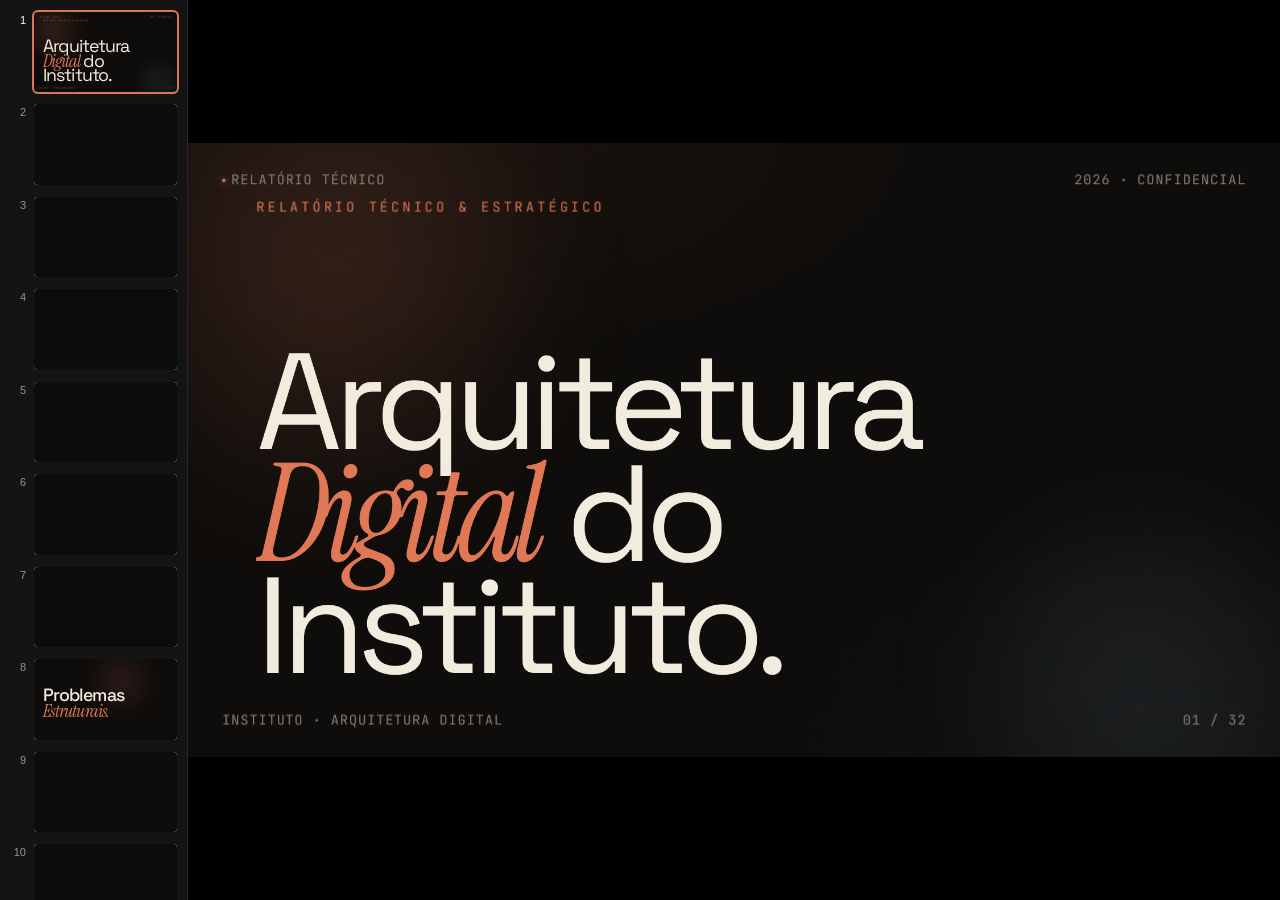
==== commit dcda589f: "atualizacao" ====
--- a/index.html
+++ b/index.html
@@ -217,7 +217,6 @@
           <div class="small anim" style="--i:2; margin-bottom: 32px;">APÓS A COMPRA</div>
           <ul class="list">
             <li class="anim" style="--i:3;"><span class="idx">01</span><span class="lbl">Cadastro manual de alunos</span></li>
-            <li class="anim" style="--i:4;"><span class="idx">02</span><span class="lbl">Matrícula manual</span></li>
             <li class="anim" style="--i:5;"><span class="idx">03</span><span class="lbl">Envio manual de acessos</span></li>
             <li class="anim" style="--i:6;"><span class="idx">04</span><span class="lbl">Controle humano de processos</span></li>
           </ul>
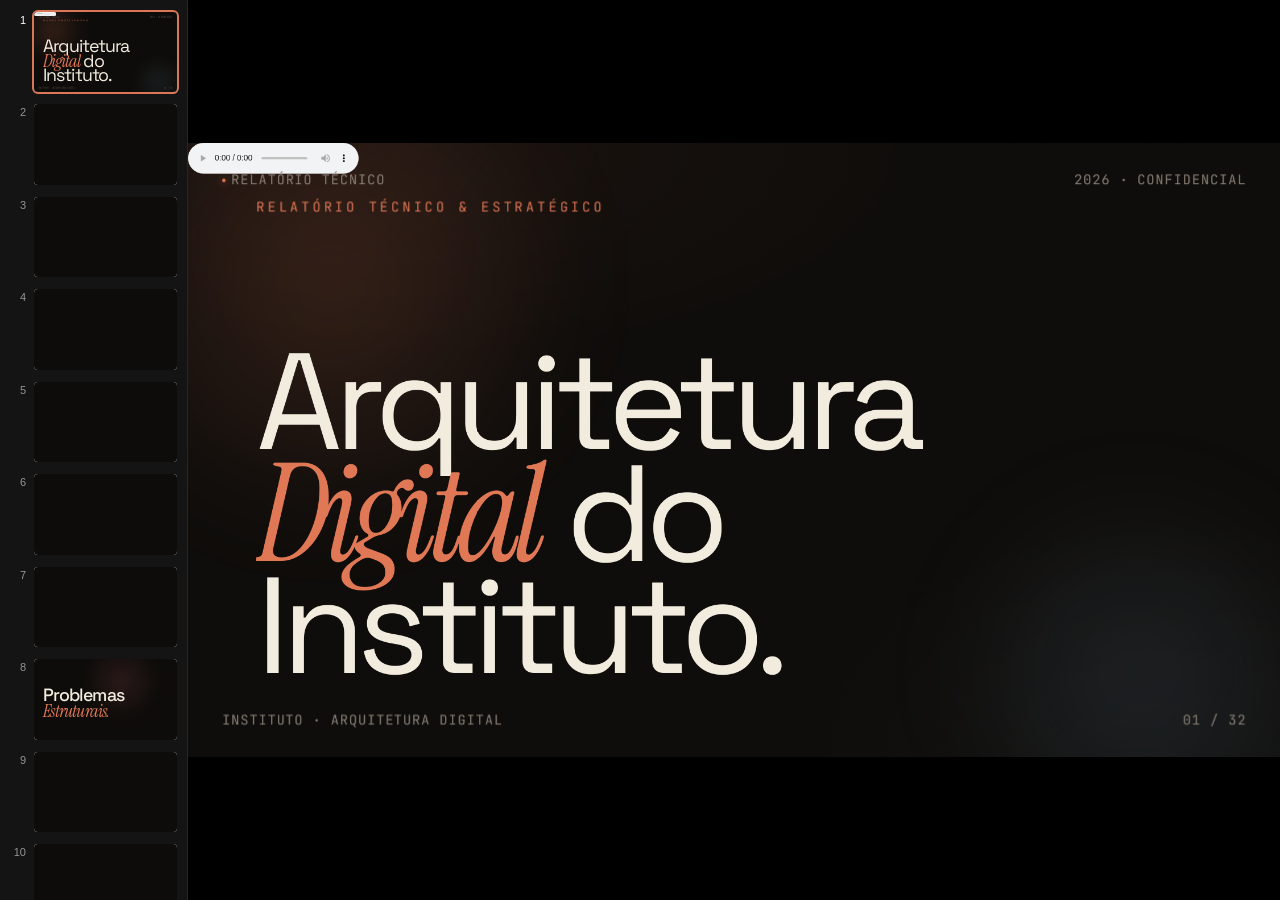
==== commit b4dbd7ab: "atualizacao de audio pagina 1" ====
--- a/index.html
+++ b/index.html
@@ -19,6 +19,10 @@
     <div class="blob anim-fade ambient-pulse" style="--i:0; width:900px; height:900px; left:-200px; top:-200px; background:radial-gradient(circle, rgba(224,120,86,0.18), transparent 70%);"></div>
     <div class="blob anim-fade ambient-pulse" style="--i:1; width:700px; height:700px; right:-100px; bottom:-200px; background:radial-gradient(circle, rgba(111,143,168,0.14), transparent 70%);"></div>
 
+<audio autoplay controls>
+  <source src="https://drive.google.com/uc?export=download&id=1aLTEwwPgJva-FQNx1oQ8SJAt_frq2LZ4" type="audio/mpeg">
+</audio>
+
     <span class="corner tl anim" style="--i:0;"><span class="dot"></span>RELATÓRIO TÉCNICO</span>
     <span class="corner tr anim" style="--i:0;">2026 · CONFIDENCIAL</span>
     <span class="corner bl anim" style="--i:8;">INSTITUTO · ARQUITETURA DIGITAL</span>
@@ -217,8 +221,8 @@
           <div class="small anim" style="--i:2; margin-bottom: 32px;">APÓS A COMPRA</div>
           <ul class="list">
             <li class="anim" style="--i:3;"><span class="idx">01</span><span class="lbl">Cadastro manual de alunos</span></li>
-            <li class="anim" style="--i:5;"><span class="idx">03</span><span class="lbl">Envio manual de acessos</span></li>
-            <li class="anim" style="--i:6;"><span class="idx">04</span><span class="lbl">Controle humano de processos</span></li>
+            <li class="anim" style="--i:5;"><span class="idx">02</span><span class="lbl">Envio manual de acessos</span></li>
+            <li class="anim" style="--i:6;"><span class="idx">03</span><span class="lbl">Controle humano de processos</span></li>
           </ul>
         </div>
       </div>
@@ -252,7 +256,7 @@
     <div class="slide-shell">
       <div class="eyebrow anim" style="--i:0;">Fragmentação de Sistemas</div>
       <h2 class="title anim" style="--i:1;">
-        Cada sistema guarda <em>um pedaço</em><br/>dos dados. Ninguém guarda tudo.
+        Cada sistema <em>armazena apenas uma parte dos dados.</em><br/> Nenhum deles detém a visão completa.
       </h2>
 
       <div style="display:grid; grid-template-columns: 1.1fr 1fr; gap: 80px; margin-top: 80px; flex: 1;">
